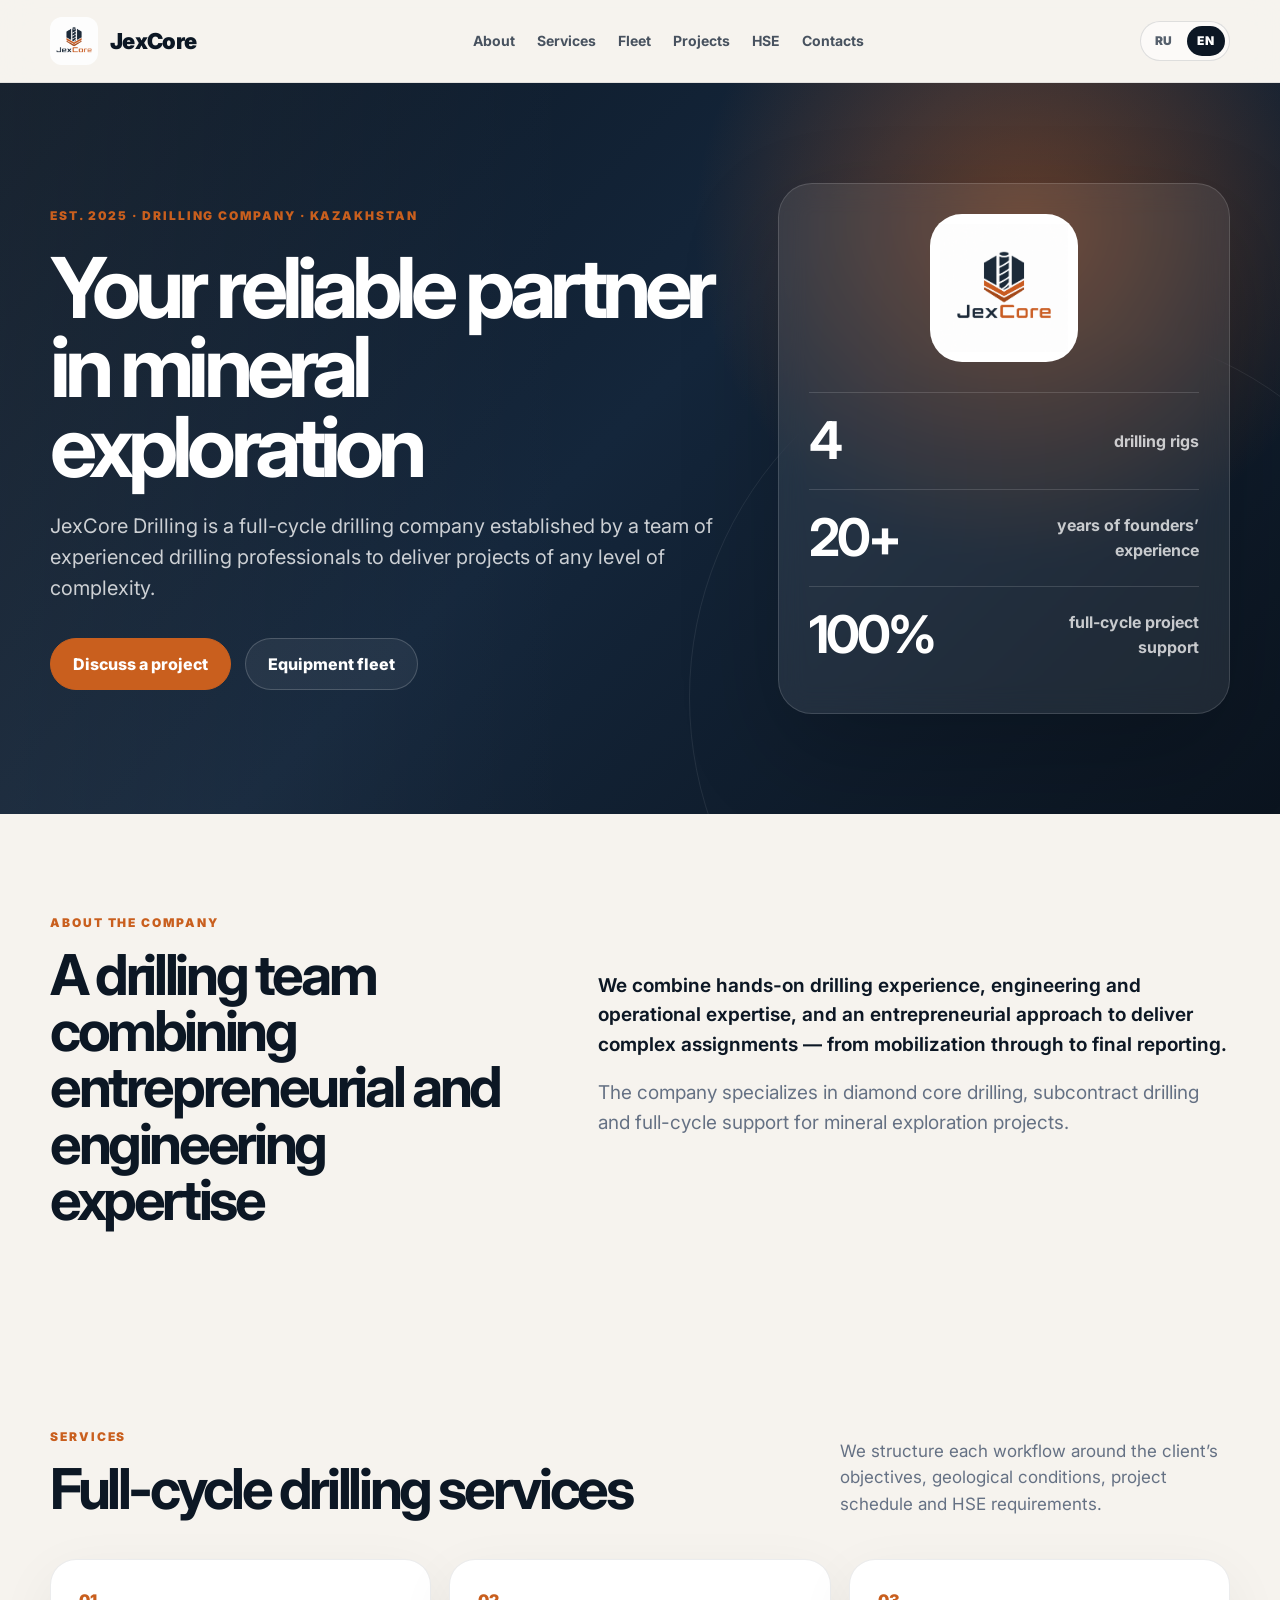
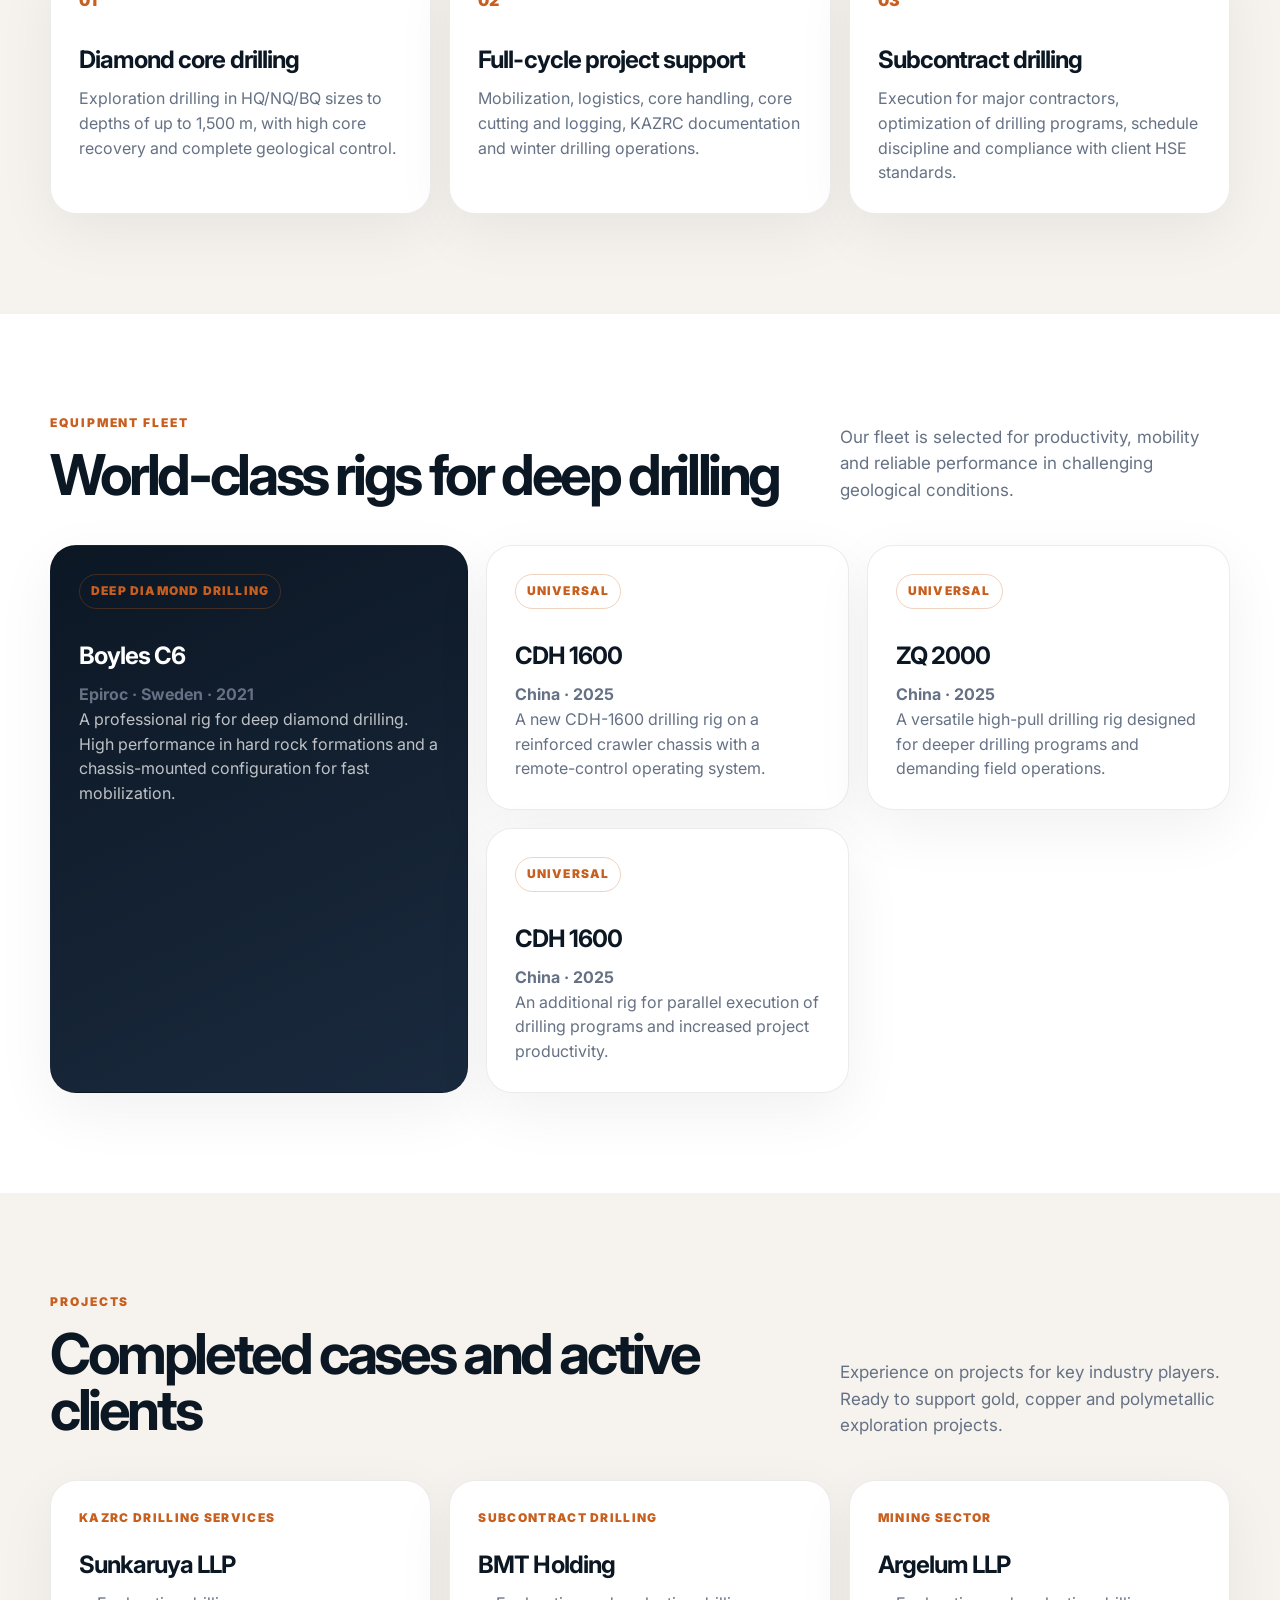
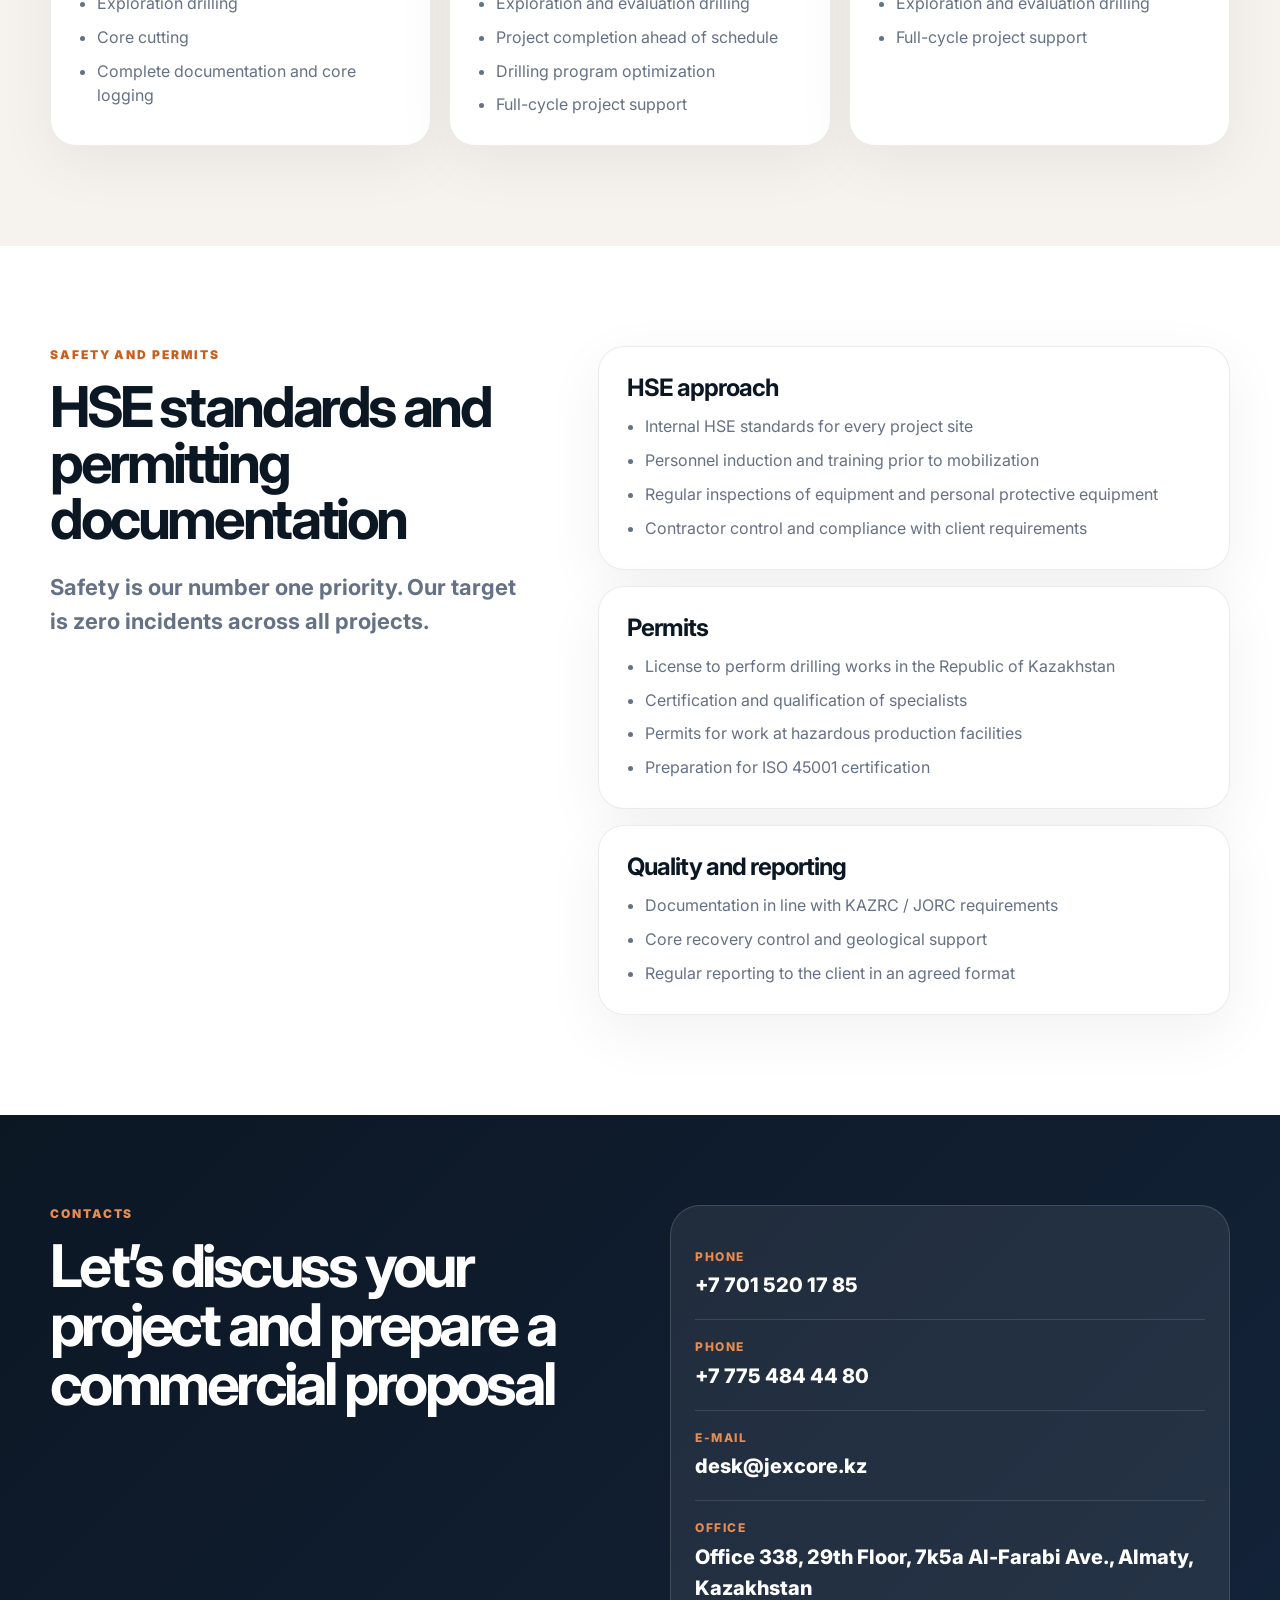
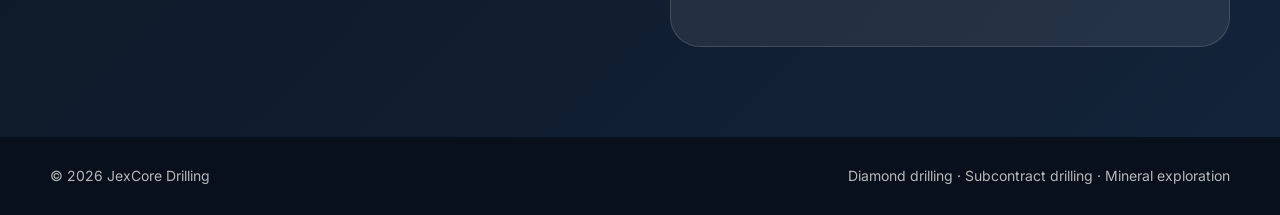
==== en.html @ 437af275 "Add files via upload" ====
<!doctype html>
<html lang="en">
<head>
  <meta charset="utf-8" />
  <meta name="viewport" content="width=device-width, initial-scale=1" />
  <title>JexCore Drilling — full-cycle drilling company in Kazakhstan</title>
  <meta name="description" content="JexCore Drilling is a full-cycle drilling company in Kazakhstan providing diamond core drilling HQ/NQ/BQ, core handling, KAZRC/JORC documentation, subcontract drilling and HSE-focused project execution." />
  <link rel="preconnect" href="https://fonts.googleapis.com">
  <link rel="preconnect" href="https://fonts.gstatic.com" crossorigin>
  <link href="https://fonts.googleapis.com/css2?family=Inter:wght@400;500;600;700;800;900&display=swap" rel="stylesheet">
  <link rel="alternate" hreflang="ru" href="index.html" />
  <link rel="alternate" hreflang="en" href="en.html" />
  <link rel="stylesheet" href="styles.css" />
</head>
<body>
  <header class="site-header" id="top">
    <div class="container header-inner">
      <a class="brand" href="#top" aria-label="JexCore Drilling">
        <img src="assets/jexcore-logo.png" alt="JexCore Drilling logo" />
        <span>JexCore</span>
      </a>
      <nav class="nav" id="nav">
        <a href="#about">About</a>
        <a href="#services">Services</a>
        <a href="#fleet">Fleet</a>
        <a href="#projects">Projects</a>
        <a href="#hse">HSE</a>
        <a href="#contacts">Contacts</a>
      </nav>
      <div class="lang-switch" aria-label="Language selector"><a href="index.html">RU</a><a class="active" href="en.html">EN</a></div>
      <button class="menu-btn" id="menuBtn" aria-label="Open menu"><span></span><span></span></button>
    </div>
  </header>

  <main>
    <section class="hero">
      <div class="hero-bg"></div>
      <div class="container hero-grid">
        <div class="hero-content">
          <div class="eyebrow">EST. 2025 · Drilling company · Kazakhstan</div>
          <h1>Your reliable partner in mineral exploration</h1>
          <p>JexCore Drilling is a full-cycle drilling company established by a team of experienced drilling professionals to deliver projects of any level of complexity.</p>
          <div class="hero-actions">
            <a class="btn primary" href="#contacts">Discuss a project</a>
            <a class="btn ghost" href="#fleet">Equipment fleet</a>
          </div>
        </div>
        <aside class="hero-card">
          <div class="card-logo"><img src="assets/jexcore-logo.png" alt="JexCore icon"></div>
          <div class="metric"><strong>4</strong><span>drilling rigs</span></div>
          <div class="metric"><strong>20+</strong><span>years of founders’ experience</span></div>
          <div class="metric"><strong>100%</strong><span>full-cycle project support</span></div>
        </aside>
      </div>
    </section>

    <section class="section about" id="about">
      <div class="container two-col">
        <div>
          <div class="section-kicker">About the company</div>
          <h2>A drilling team combining entrepreneurial and engineering expertise</h2>
        </div>
        <div class="lead-block">
          <p>We combine hands-on drilling experience, engineering and operational expertise, and an entrepreneurial approach to deliver complex assignments — from mobilization through to final reporting.</p>
          <p>The company specializes in diamond core drilling, subcontract drilling and full-cycle support for mineral exploration projects.</p>
        </div>
      </div>
    </section>

    <section class="section services" id="services">
      <div class="container">
        <div class="section-head">
          <div>
            <div class="section-kicker">Services</div>
            <h2>Full-cycle drilling services</h2>
          </div>
          <p>We structure each workflow around the client’s objectives, geological conditions, project schedule and HSE requirements.</p>
        </div>
        <div class="cards three">
          <article class="service-card">
            <span>01</span>
            <h3>Diamond core drilling</h3>
            <p>Exploration drilling in HQ/NQ/BQ sizes to depths of up to 1,500 m, with high core recovery and complete geological control.</p>
          </article>
          <article class="service-card">
            <span>02</span>
            <h3>Full-cycle project support</h3>
            <p>Mobilization, logistics, core handling, core cutting and logging, KAZRC documentation and winter drilling operations.</p>
          </article>
          <article class="service-card">
            <span>03</span>
            <h3>Subcontract drilling</h3>
            <p>Execution for major contractors, optimization of drilling programs, schedule discipline and compliance with client HSE standards.</p>
          </article>
        </div>
      </div>
    </section>

    <section class="section fleet" id="fleet">
      <div class="container">
        <div class="section-head">
          <div>
            <div class="section-kicker">Equipment fleet</div>
            <h2>World-class rigs for deep drilling</h2>
          </div>
          <p>Our fleet is selected for productivity, mobility and reliable performance in challenging geological conditions.</p>
        </div>
        <div class="fleet-grid">
          <article class="rig-card featured">
            <div class="tag">Deep diamond drilling</div>
            <h3>Boyles C6</h3>
            <p class="muted">Epiroc · Sweden · 2021</p>
            <p>A professional rig for deep diamond drilling. High performance in hard rock formations and a chassis-mounted configuration for fast mobilization.</p>
          </article>
          <article class="rig-card">
            <div class="tag">Universal</div>
            <h3>CDH 1600</h3>
            <p class="muted">China · 2025</p>
            <p>A new CDH-1600 drilling rig on a reinforced crawler chassis with a remote-control operating system.</p>
          </article>
          <article class="rig-card">
            <div class="tag">Universal</div>
            <h3>ZQ 2000</h3>
            <p class="muted">China · 2025</p>
            <p>A versatile high-pull drilling rig designed for deeper drilling programs and demanding field operations.</p>
          </article>
          <article class="rig-card">
            <div class="tag">Universal</div>
            <h3>CDH 1600</h3>
            <p class="muted">China · 2025</p>
            <p>An additional rig for parallel execution of drilling programs and increased project productivity.</p>
          </article>
        </div>
      </div>
    </section>

    <section class="section projects" id="projects">
      <div class="container">
        <div class="section-head">
          <div>
            <div class="section-kicker">Projects</div>
            <h2>Completed cases and active clients</h2>
          </div>
          <p>Experience on projects for key industry players. Ready to support gold, copper and polymetallic exploration projects.</p>
        </div>
        <div class="project-grid">
          <article class="project-card">
            <div class="project-type">KAZRC drilling services</div>
            <h3>Sunkaruya LLP</h3>
            <ul>
              <li>Exploration drilling</li>
              <li>Core cutting</li>
              <li>Complete documentation and core logging</li>
            </ul>
          </article>
          <article class="project-card">
            <div class="project-type">Subcontract drilling</div>
            <h3>BMT Holding</h3>
            <ul>
              <li>Exploration and evaluation drilling</li>
              <li>Project completion ahead of schedule</li>
              <li>Drilling program optimization</li>
              <li>Full-cycle project support</li>
            </ul>
          </article>
          <article class="project-card">
            <div class="project-type">Mining sector</div>
            <h3>Argelum LLP</h3>
            <ul>
              <li>Exploration and evaluation drilling</li>
              <li>Full-cycle project support</li>
            </ul>
          </article>
        </div>
      </div>
    </section>

    <section class="section hse" id="hse">
      <div class="container two-col">
        <div>
          <div class="section-kicker">Safety and permits</div>
          <h2>HSE standards and permitting documentation</h2>
          <p class="hse-lead">Safety is our number one priority. Our target is zero incidents across all projects.</p>
        </div>
        <div class="hse-grid">
          <article>
            <h3>HSE approach</h3>
            <ul>
              <li>Internal HSE standards for every project site</li>
              <li>Personnel induction and training prior to mobilization</li>
              <li>Regular inspections of equipment and personal protective equipment</li>
              <li>Contractor control and compliance with client requirements</li>
            </ul>
          </article>
          <article>
            <h3>Permits</h3>
            <ul>
              <li>License to perform drilling works in the Republic of Kazakhstan</li>
              <li>Certification and qualification of specialists</li>
              <li>Permits for work at hazardous production facilities</li>
              <li>Preparation for ISO 45001 certification</li>
            </ul>
          </article>
          <article>
            <h3>Quality and reporting</h3>
            <ul>
              <li>Documentation in line with KAZRC / JORC requirements</li>
              <li>Core recovery control and geological support</li>
              <li>Regular reporting to the client in an agreed format</li>
            </ul>
          </article>
        </div>
      </div>
    </section>

    <section class="cta" id="contacts">
      <div class="container cta-inner">
        <div>
          <div class="section-kicker light">Contacts</div>
          <h2>Let’s discuss your project and prepare a commercial proposal</h2>
        </div>
        <div class="contacts-card">
          <a href="tel:+77015201785"><span>Phone</span>+7 701 520 17 85</a>
          <a href="tel:+77754844480"><span>Phone</span>+7 775 484 44 80</a>
          <a href="mailto:desk@jexcore.kz"><span>E-mail</span>desk@jexcore.kz</a>
          <p><span>Office</span>Office 338, 29th Floor, 7k5a Al-Farabi Ave., Almaty, Kazakhstan</p>
        </div>
      </div>
    </section>
  </main>

  <footer class="footer">
    <div class="container footer-inner">
      <div>© 2026 JexCore Drilling</div>
      <div>Diamond drilling · Subcontract drilling · Mineral exploration</div>
    </div>
  </footer>

  <script src="script.js"></script>
</body>
</html>
---- styles.css ----
:root{
  --ink:#0c1724;
  --ink-2:#162436;
  --muted:#657184;
  --line:#e8ebef;
  --bg:#f6f3ee;
  --paper:#ffffff;
  --copper:#c95f1e;
  --copper-dark:#8e3f14;
  --sand:#efe5d8;
  --radius:26px;
  --shadow:0 24px 80px rgba(12,23,36,.12);
}
*{box-sizing:border-box}
html{scroll-behavior:smooth}
body{margin:0;font-family:Inter,system-ui,-apple-system,Segoe UI,Roboto,Arial,sans-serif;color:var(--ink);background:var(--bg);line-height:1.55}
a{color:inherit;text-decoration:none}
img{max-width:100%;display:block}
.container{width:min(1180px,calc(100% - 40px));margin:0 auto}
.site-header{position:sticky;top:0;z-index:20;background:rgba(246,243,238,.82);backdrop-filter:blur(16px);border-bottom:1px solid rgba(12,23,36,.08)}
.header-inner{height:82px;display:flex;align-items:center;justify-content:space-between;gap:28px}
.brand{display:flex;align-items:center;gap:12px;font-weight:900;letter-spacing:-.03em;font-size:22px}.brand img{width:48px;height:48px;object-fit:contain;border-radius:12px}.nav{display:flex;align-items:center;gap:22px;font-size:14px;font-weight:700;color:var(--ink-2)}.nav a{opacity:.78}.nav a:hover{opacity:1;color:var(--copper)}.lang-switch{display:flex;align-items:center;gap:4px;border:1px solid rgba(12,23,36,.12);border-radius:999px;padding:4px;background:rgba(255,255,255,.55)}.lang-switch a{display:inline-flex;align-items:center;justify-content:center;min-width:38px;height:30px;border-radius:999px;font-size:12px;font-weight:900;letter-spacing:.06em;color:var(--ink-2);opacity:.72}.lang-switch a.active{background:var(--ink);color:#fff;opacity:1}.lang-switch a:hover{opacity:1;color:var(--copper)}.lang-switch a.active:hover{color:#fff}
.menu-btn{display:none;background:transparent;border:0;padding:8px;cursor:pointer}.menu-btn span{display:block;width:24px;height:2px;background:var(--ink);margin:6px 0;border-radius:10px}
.hero{position:relative;overflow:hidden;background:linear-gradient(135deg,#0c1724 0%,#14263b 48%,#0b141f 100%);color:white}.hero-bg{position:absolute;inset:0;background:radial-gradient(circle at 80% 20%,rgba(201,95,30,.45),transparent 28%),linear-gradient(90deg,rgba(255,255,255,.05),transparent 45%)}.hero:after{content:"";position:absolute;right:-12%;bottom:-35%;width:58%;aspect-ratio:1;border:1px solid rgba(255,255,255,.08);border-radius:50%}.hero-grid{position:relative;z-index:1;display:grid;grid-template-columns:1.2fr .8fr;gap:50px;align-items:center;min-height:720px;padding:100px 0}.eyebrow,.section-kicker{text-transform:uppercase;letter-spacing:.16em;font-size:12px;font-weight:900;color:var(--copper)}.hero h1{font-size:clamp(44px,7vw,84px);line-height:.95;letter-spacing:-.07em;margin:22px 0 24px;max-width:820px}.hero p{font-size:20px;color:rgba(255,255,255,.78);max-width:680px;margin:0 0 34px}.hero-actions{display:flex;gap:14px;flex-wrap:wrap}.btn{display:inline-flex;align-items:center;justify-content:center;min-height:52px;padding:0 22px;border-radius:999px;font-weight:800;border:1px solid rgba(255,255,255,.18)}.btn.primary{background:var(--copper);color:#fff;border-color:var(--copper)}.btn.primary:hover{background:#d46b2a}.btn.ghost{color:#fff;background:rgba(255,255,255,.06)}.hero-card{background:rgba(255,255,255,.08);border:1px solid rgba(255,255,255,.14);border-radius:34px;padding:30px;backdrop-filter:blur(14px);box-shadow:0 40px 100px rgba(0,0,0,.2)}.card-logo{width:148px;height:148px;margin:0 auto 30px;background:#fff;border-radius:32px;padding:10px}.metric{display:flex;align-items:center;justify-content:space-between;gap:20px;border-top:1px solid rgba(255,255,255,.14);padding:22px 0}.metric strong{font-size:52px;letter-spacing:-.06em;color:#fff;line-height:1}.metric span{max-width:170px;color:rgba(255,255,255,.75);font-weight:700;text-align:right}
.section{padding:100px 0}.two-col{display:grid;grid-template-columns:.85fr 1.15fr;gap:80px}.section h2{font-size:clamp(34px,4.4vw,58px);line-height:1;letter-spacing:-.06em;margin:14px 0 0}.lead-block{font-size:19px;color:var(--muted);padding-top:38px}.lead-block p:first-child{color:var(--ink);font-weight:650}.section-head{display:flex;align-items:end;justify-content:space-between;gap:40px;margin-bottom:42px}.section-head p{max-width:390px;color:var(--muted);font-size:17px;margin:0}.cards.three{display:grid;grid-template-columns:repeat(3,1fr);gap:18px}.service-card,.rig-card,.project-card,.hse-grid article{background:var(--paper);border:1px solid rgba(12,23,36,.08);border-radius:var(--radius);padding:28px;box-shadow:0 18px 60px rgba(12,23,36,.06)}.service-card span{display:inline-flex;color:var(--copper);font-weight:900;margin-bottom:34px}.service-card h3,.rig-card h3,.project-card h3,.hse-grid h3{font-size:24px;line-height:1.05;letter-spacing:-.04em;margin:0 0 14px}.service-card p,.rig-card p,.project-card li,.hse-grid li{color:var(--muted);margin:0}.fleet{background:#fff}.fleet-grid{display:grid;grid-template-columns:1.15fr 1fr 1fr;gap:18px}.rig-card.featured{grid-row:span 2;background:linear-gradient(155deg,var(--ink) 0%,#1a2a3e 100%);color:#fff}.rig-card.featured p{color:rgba(255,255,255,.73)}.tag{display:inline-flex;border:1px solid rgba(201,95,30,.28);color:var(--copper);border-radius:999px;padding:7px 11px;font-size:12px;text-transform:uppercase;font-weight:900;letter-spacing:.1em;margin-bottom:34px}.muted{color:var(--muted)!important;font-weight:700}.projects{background:var(--bg)}.project-grid{display:grid;grid-template-columns:repeat(3,1fr);gap:18px}.project-type{color:var(--copper);font-size:12px;font-weight:900;letter-spacing:.11em;text-transform:uppercase;margin-bottom:24px}.project-card ul,.hse-grid ul{padding-left:18px;margin:0}.project-card li+li,.hse-grid li+li{margin-top:9px}.hse{background:#fff}.hse-lead{font-size:22px;color:var(--muted);font-weight:700}.hse-grid{display:grid;gap:16px}.cta{background:linear-gradient(135deg,var(--ink),#132339);color:#fff;padding:90px 0}.cta-inner{display:grid;grid-template-columns:1fr 1fr;gap:60px;align-items:start}.section-kicker.light{color:#e98b51}.cta h2{font-size:clamp(34px,4.6vw,62px);line-height:1;letter-spacing:-.06em;margin:14px 0 0}.contacts-card{background:rgba(255,255,255,.08);border:1px solid rgba(255,255,255,.14);border-radius:30px;padding:24px}.contacts-card a,.contacts-card p{display:block;margin:0;padding:18px 0;border-bottom:1px solid rgba(255,255,255,.12);font-size:20px;font-weight:800}.contacts-card p{border-bottom:0}.contacts-card span{display:block;color:#e98b51;font-size:12px;text-transform:uppercase;letter-spacing:.13em;margin-bottom:4px}.footer{padding:28px 0;background:#08111b;color:rgba(255,255,255,.7);font-size:14px}.footer-inner{display:flex;justify-content:space-between;gap:20px}
@media (max-width:900px){.header-inner{height:72px;gap:12px}.lang-switch{margin-left:auto}.menu-btn{display:block}.nav{position:absolute;top:72px;left:20px;right:20px;display:none;flex-direction:column;align-items:flex-start;background:#fff;border:1px solid var(--line);border-radius:22px;padding:18px;box-shadow:var(--shadow)}.nav.open{display:flex}.hero-grid,.two-col,.cta-inner{grid-template-columns:1fr}.hero-grid{min-height:auto;padding:72px 0}.hero-card{max-width:460px}.section{padding:70px 0}.section-head{display:block}.section-head p{margin-top:14px}.cards.three,.fleet-grid,.project-grid{grid-template-columns:1fr}.rig-card.featured{grid-row:auto}.footer-inner{flex-direction:column}.lead-block{padding-top:0}}
@media (max-width:560px){.container{width:min(100% - 28px,1180px)}.lang-switch a{min-width:32px;height:28px;font-size:11px}.brand span{font-size:18px}.brand img{width:42px;height:42px}.hero h1{font-size:48px}.hero p{font-size:17px}.metric strong{font-size:42px}.metric span{text-align:left}.metric{align-items:flex-start;flex-direction:column}.cards.three,.fleet-grid,.project-grid{gap:12px}.service-card,.rig-card,.project-card,.hse-grid article{padding:22px}.contacts-card a,.contacts-card p{font-size:17px}.cta{padding:70px 0}}
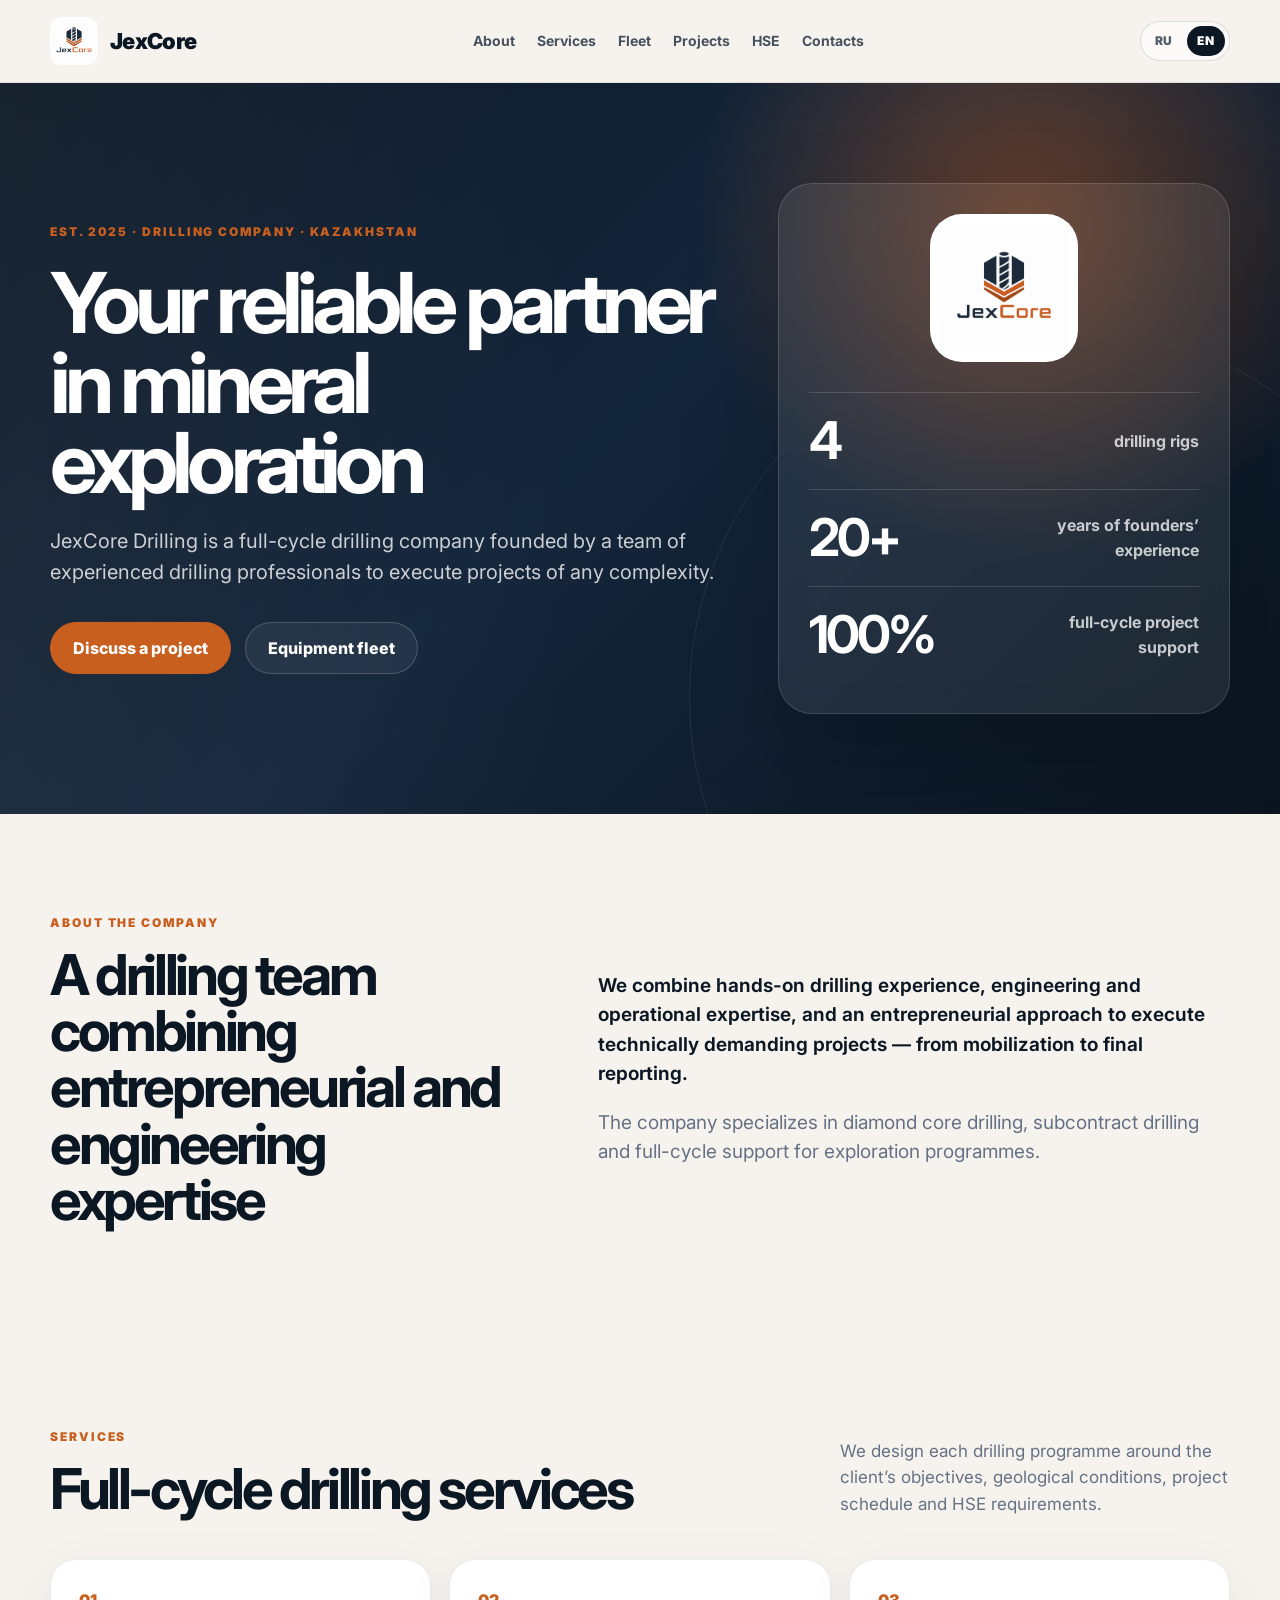
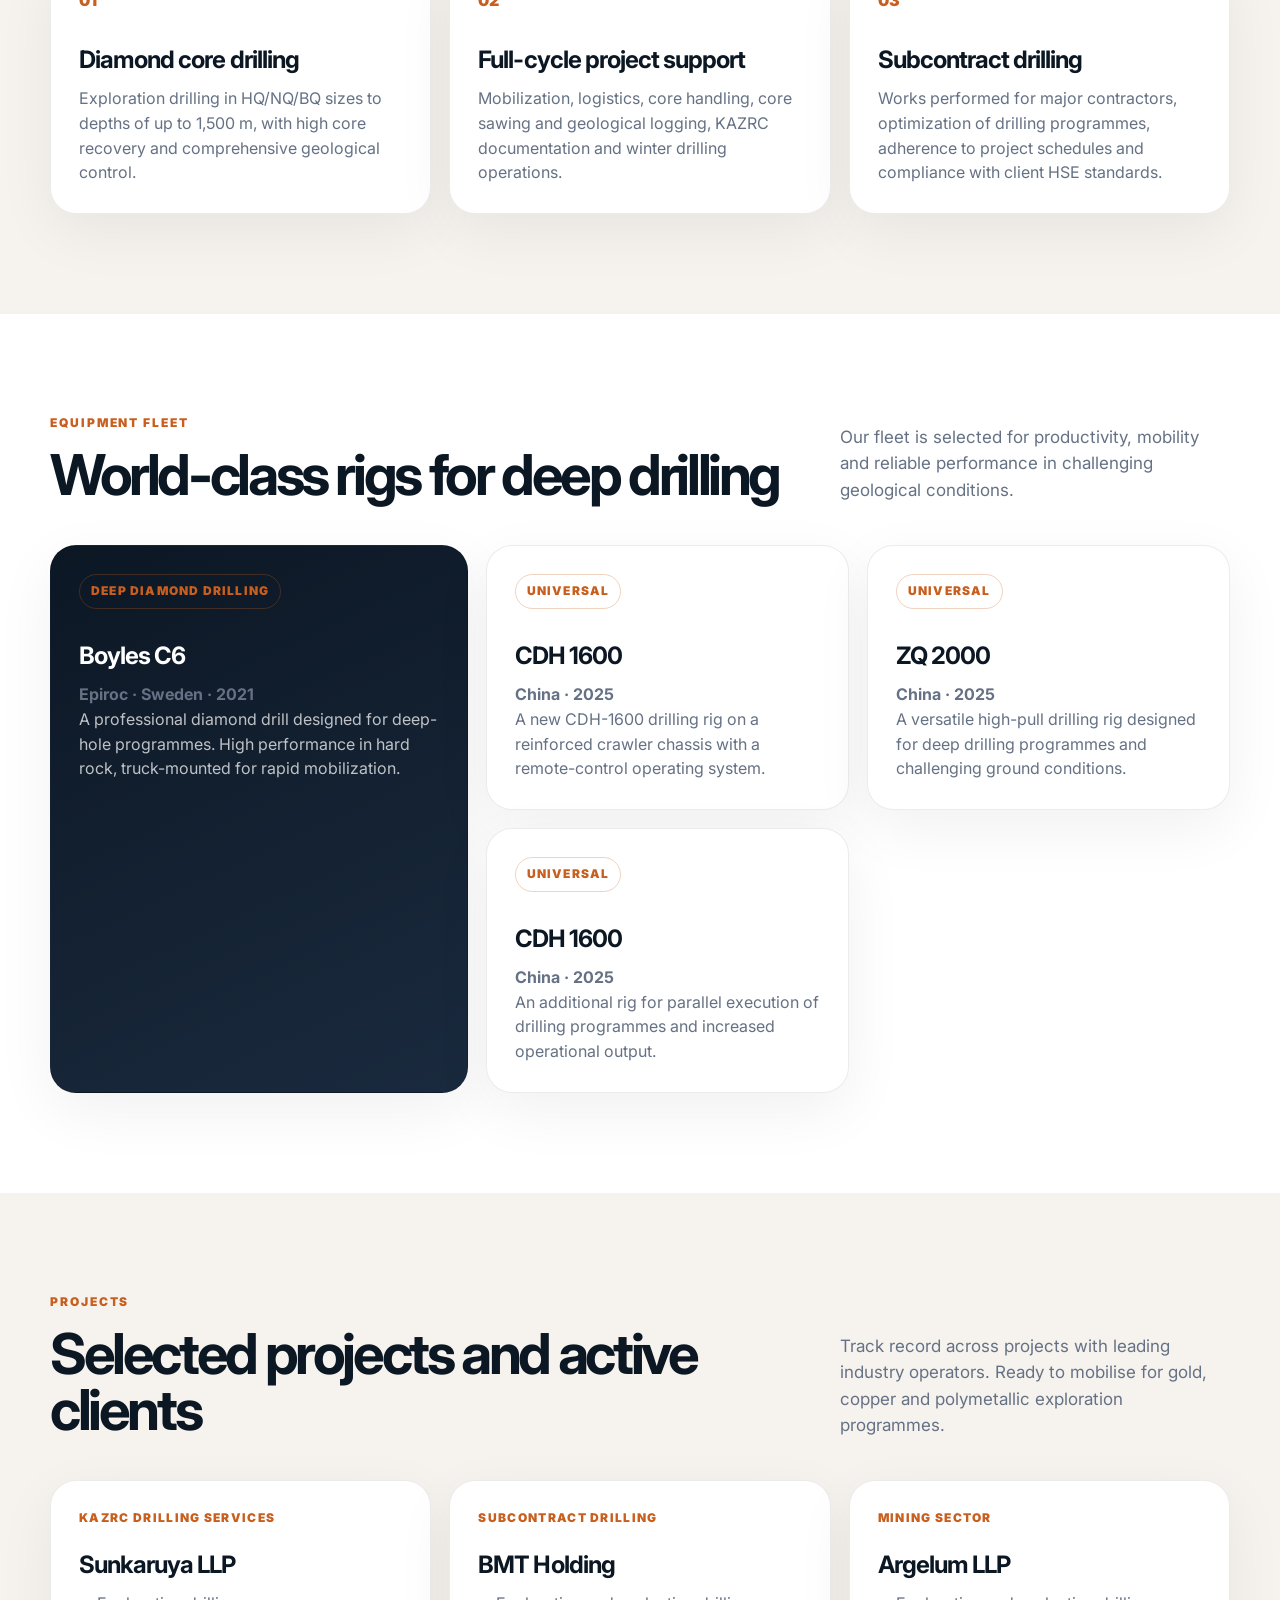
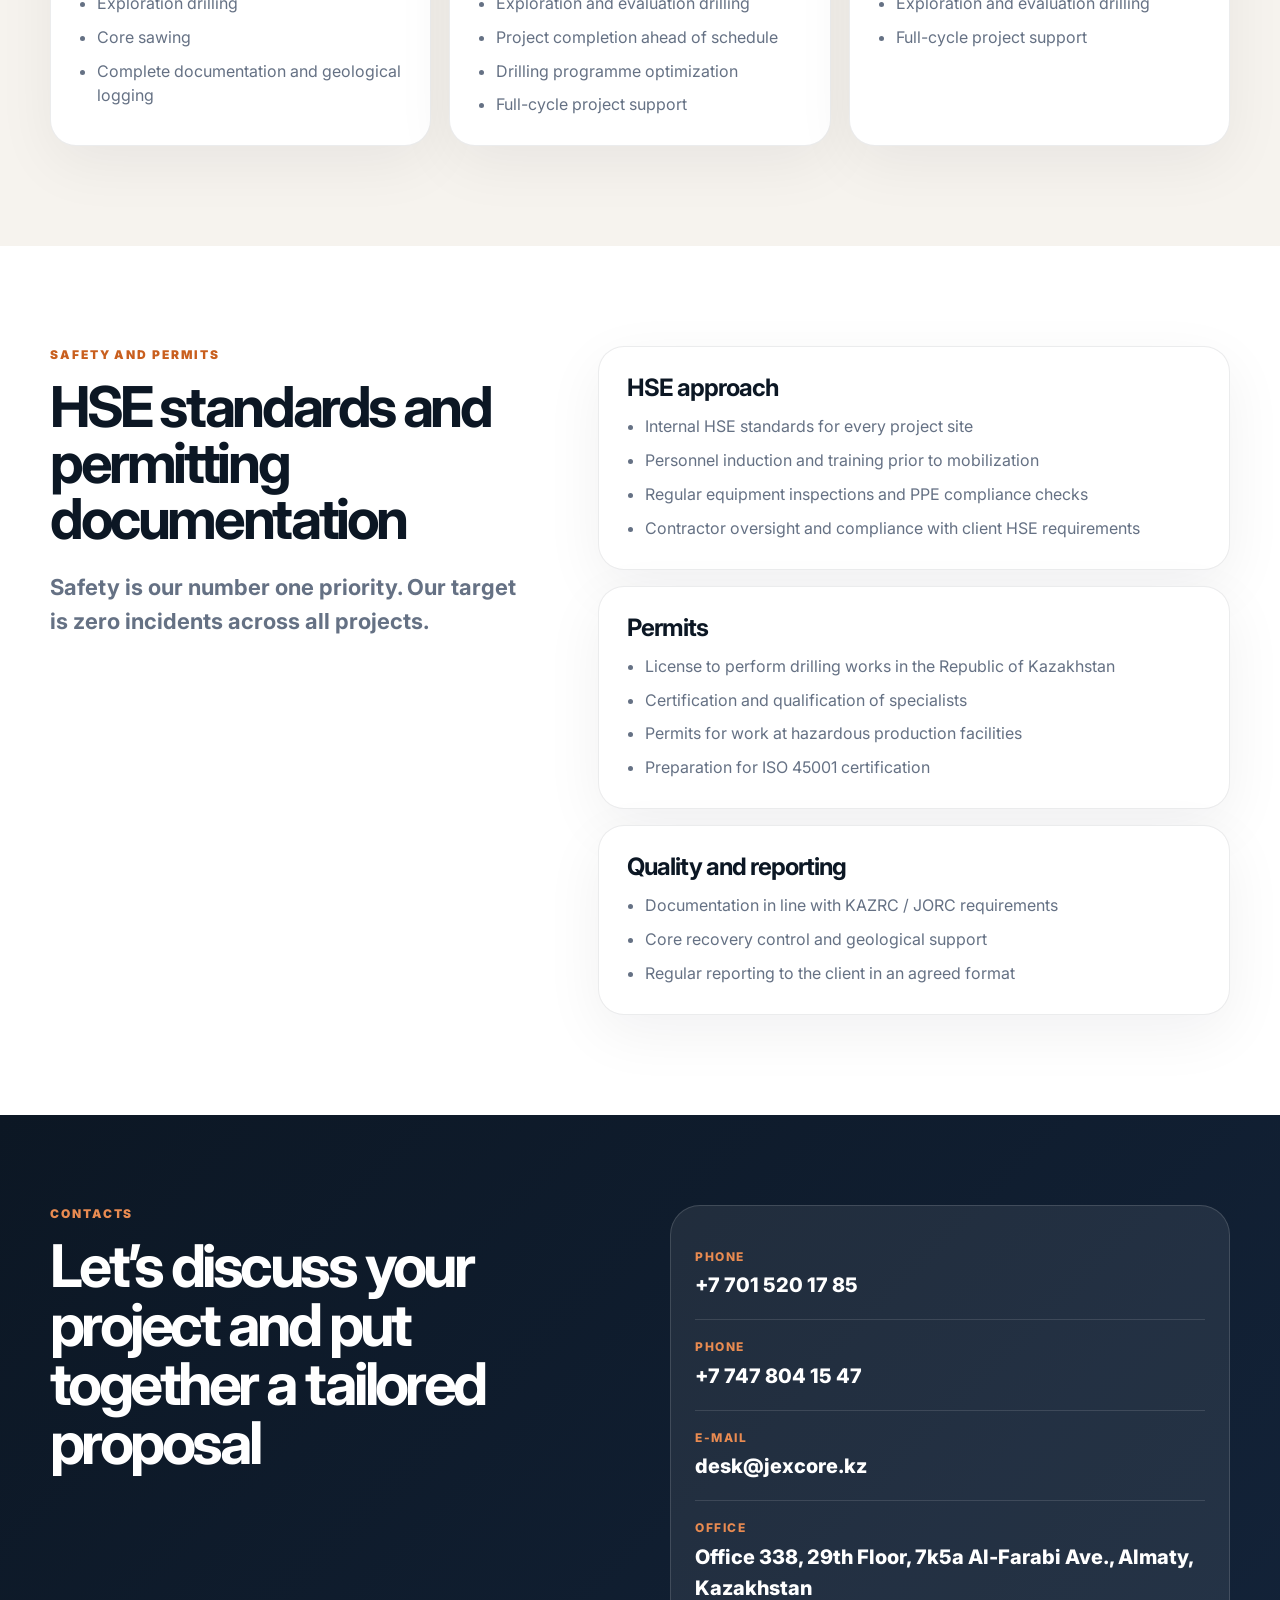
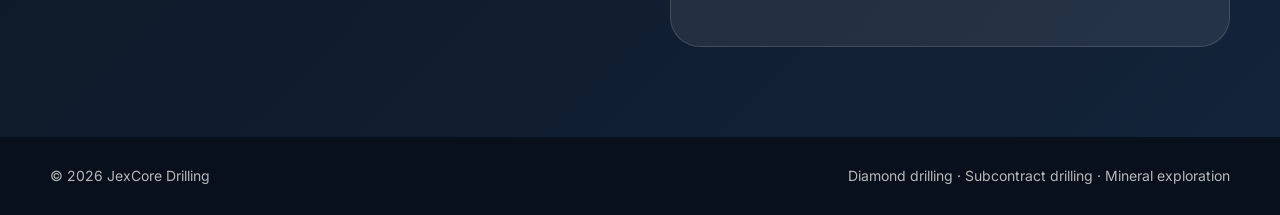
==== commit ac473a6c: "Add files via upload" ====
--- a/en.html
+++ b/en.html
@@ -11,6 +11,10 @@
   <link rel="alternate" hreflang="ru" href="index.html" />
   <link rel="alternate" hreflang="en" href="en.html" />
   <link rel="stylesheet" href="styles.css" />
+
+    <link rel="icon" type="image/png" href="assets/favicon.png">
+    <link rel="icon" type="image/x-icon" href="assets/favicon.ico">
+    <link rel="apple-touch-icon" href="assets/favicon.png">
 </head>
 <body>
   <header class="site-header" id="top">
@@ -39,7 +43,7 @@
         <div class="hero-content">
           <div class="eyebrow">EST. 2025 · Drilling company · Kazakhstan</div>
           <h1>Your reliable partner in mineral exploration</h1>
-          <p>JexCore Drilling is a full-cycle drilling company established by a team of experienced drilling professionals to deliver projects of any level of complexity.</p>
+          <p>JexCore Drilling is a full-cycle drilling company founded by a team of experienced drilling professionals to execute projects of any complexity.</p>
           <div class="hero-actions">
             <a class="btn primary" href="#contacts">Discuss a project</a>
             <a class="btn ghost" href="#fleet">Equipment fleet</a>
@@ -61,8 +65,8 @@
           <h2>A drilling team combining entrepreneurial and engineering expertise</h2>
         </div>
         <div class="lead-block">
-          <p>We combine hands-on drilling experience, engineering and operational expertise, and an entrepreneurial approach to deliver complex assignments — from mobilization through to final reporting.</p>
-          <p>The company specializes in diamond core drilling, subcontract drilling and full-cycle support for mineral exploration projects.</p>
+          <p>We combine hands-on drilling experience, engineering and operational expertise, and an entrepreneurial approach to execute technically demanding projects — from mobilization to final reporting.</p>
+          <p>The company specializes in diamond core drilling, subcontract drilling and full-cycle support for exploration programmes.</p>
         </div>
       </div>
     </section>
@@ -74,23 +78,23 @@
             <div class="section-kicker">Services</div>
             <h2>Full-cycle drilling services</h2>
           </div>
-          <p>We structure each workflow around the client’s objectives, geological conditions, project schedule and HSE requirements.</p>
+          <p>We design each drilling programme around the client’s objectives, geological conditions, project schedule and HSE requirements.</p>
         </div>
         <div class="cards three">
           <article class="service-card">
             <span>01</span>
             <h3>Diamond core drilling</h3>
-            <p>Exploration drilling in HQ/NQ/BQ sizes to depths of up to 1,500 m, with high core recovery and complete geological control.</p>
+            <p>Exploration drilling in HQ/NQ/BQ sizes to depths of up to 1,500 m, with high core recovery and comprehensive geological control.</p>
           </article>
           <article class="service-card">
             <span>02</span>
             <h3>Full-cycle project support</h3>
-            <p>Mobilization, logistics, core handling, core cutting and logging, KAZRC documentation and winter drilling operations.</p>
+            <p>Mobilization, logistics, core handling, core sawing and geological logging, KAZRC documentation and winter drilling operations.</p>
           </article>
           <article class="service-card">
             <span>03</span>
             <h3>Subcontract drilling</h3>
-            <p>Execution for major contractors, optimization of drilling programs, schedule discipline and compliance with client HSE standards.</p>
+            <p>Works performed for major contractors, optimization of drilling programmes, adherence to project schedules and compliance with client HSE standards.</p>
           </article>
         </div>
       </div>
@@ -110,7 +114,7 @@
             <div class="tag">Deep diamond drilling</div>
             <h3>Boyles C6</h3>
             <p class="muted">Epiroc · Sweden · 2021</p>
-            <p>A professional rig for deep diamond drilling. High performance in hard rock formations and a chassis-mounted configuration for fast mobilization.</p>
+            <p>A professional diamond drill designed for deep-hole programmes. High performance in hard rock, truck-mounted for rapid mobilization.</p>
           </article>
           <article class="rig-card">
             <div class="tag">Universal</div>
@@ -122,13 +126,13 @@
             <div class="tag">Universal</div>
             <h3>ZQ 2000</h3>
             <p class="muted">China · 2025</p>
-            <p>A versatile high-pull drilling rig designed for deeper drilling programs and demanding field operations.</p>
+            <p>A versatile high-pull drilling rig designed for deep drilling programmes and challenging ground conditions.</p>
           </article>
           <article class="rig-card">
             <div class="tag">Universal</div>
             <h3>CDH 1600</h3>
             <p class="muted">China · 2025</p>
-            <p>An additional rig for parallel execution of drilling programs and increased project productivity.</p>
+            <p>An additional rig for parallel execution of drilling programmes and increased operational output.</p>
           </article>
         </div>
       </div>
@@ -139,9 +143,9 @@
         <div class="section-head">
           <div>
             <div class="section-kicker">Projects</div>
-            <h2>Completed cases and active clients</h2>
-          </div>
-          <p>Experience on projects for key industry players. Ready to support gold, copper and polymetallic exploration projects.</p>
+            <h2>Selected projects and active clients</h2>
+          </div>
+          <p>Track record across projects with leading industry operators. Ready to mobilise for gold, copper and polymetallic exploration programmes.</p>
         </div>
         <div class="project-grid">
           <article class="project-card">
@@ -149,8 +153,8 @@
             <h3>Sunkaruya LLP</h3>
             <ul>
               <li>Exploration drilling</li>
-              <li>Core cutting</li>
-              <li>Complete documentation and core logging</li>
+              <li>Core sawing</li>
+              <li>Complete documentation and geological logging</li>
             </ul>
           </article>
           <article class="project-card">
@@ -159,7 +163,7 @@
             <ul>
               <li>Exploration and evaluation drilling</li>
               <li>Project completion ahead of schedule</li>
-              <li>Drilling program optimization</li>
+              <li>Drilling programme optimization</li>
               <li>Full-cycle project support</li>
             </ul>
           </article>
@@ -188,8 +192,8 @@
             <ul>
               <li>Internal HSE standards for every project site</li>
               <li>Personnel induction and training prior to mobilization</li>
-              <li>Regular inspections of equipment and personal protective equipment</li>
-              <li>Contractor control and compliance with client requirements</li>
+              <li>Regular equipment inspections and PPE compliance checks</li>
+              <li>Contractor oversight and compliance with client HSE requirements</li>
             </ul>
           </article>
           <article>
@@ -217,11 +221,11 @@
       <div class="container cta-inner">
         <div>
           <div class="section-kicker light">Contacts</div>
-          <h2>Let’s discuss your project and prepare a commercial proposal</h2>
+          <h2>Let’s discuss your project and put together a tailored proposal</h2>
         </div>
         <div class="contacts-card">
           <a href="tel:+77015201785"><span>Phone</span>+7 701 520 17 85</a>
-          <a href="tel:+77754844480"><span>Phone</span>+7 775 484 44 80</a>
+          <a href="tel:+77478041547"><span>Phone</span>+7 747 804 15 47</a>
           <a href="mailto:desk@jexcore.kz"><span>E-mail</span>desk@jexcore.kz</a>
           <p><span>Office</span>Office 338, 29th Floor, 7k5a Al-Farabi Ave., Almaty, Kazakhstan</p>
         </div>
